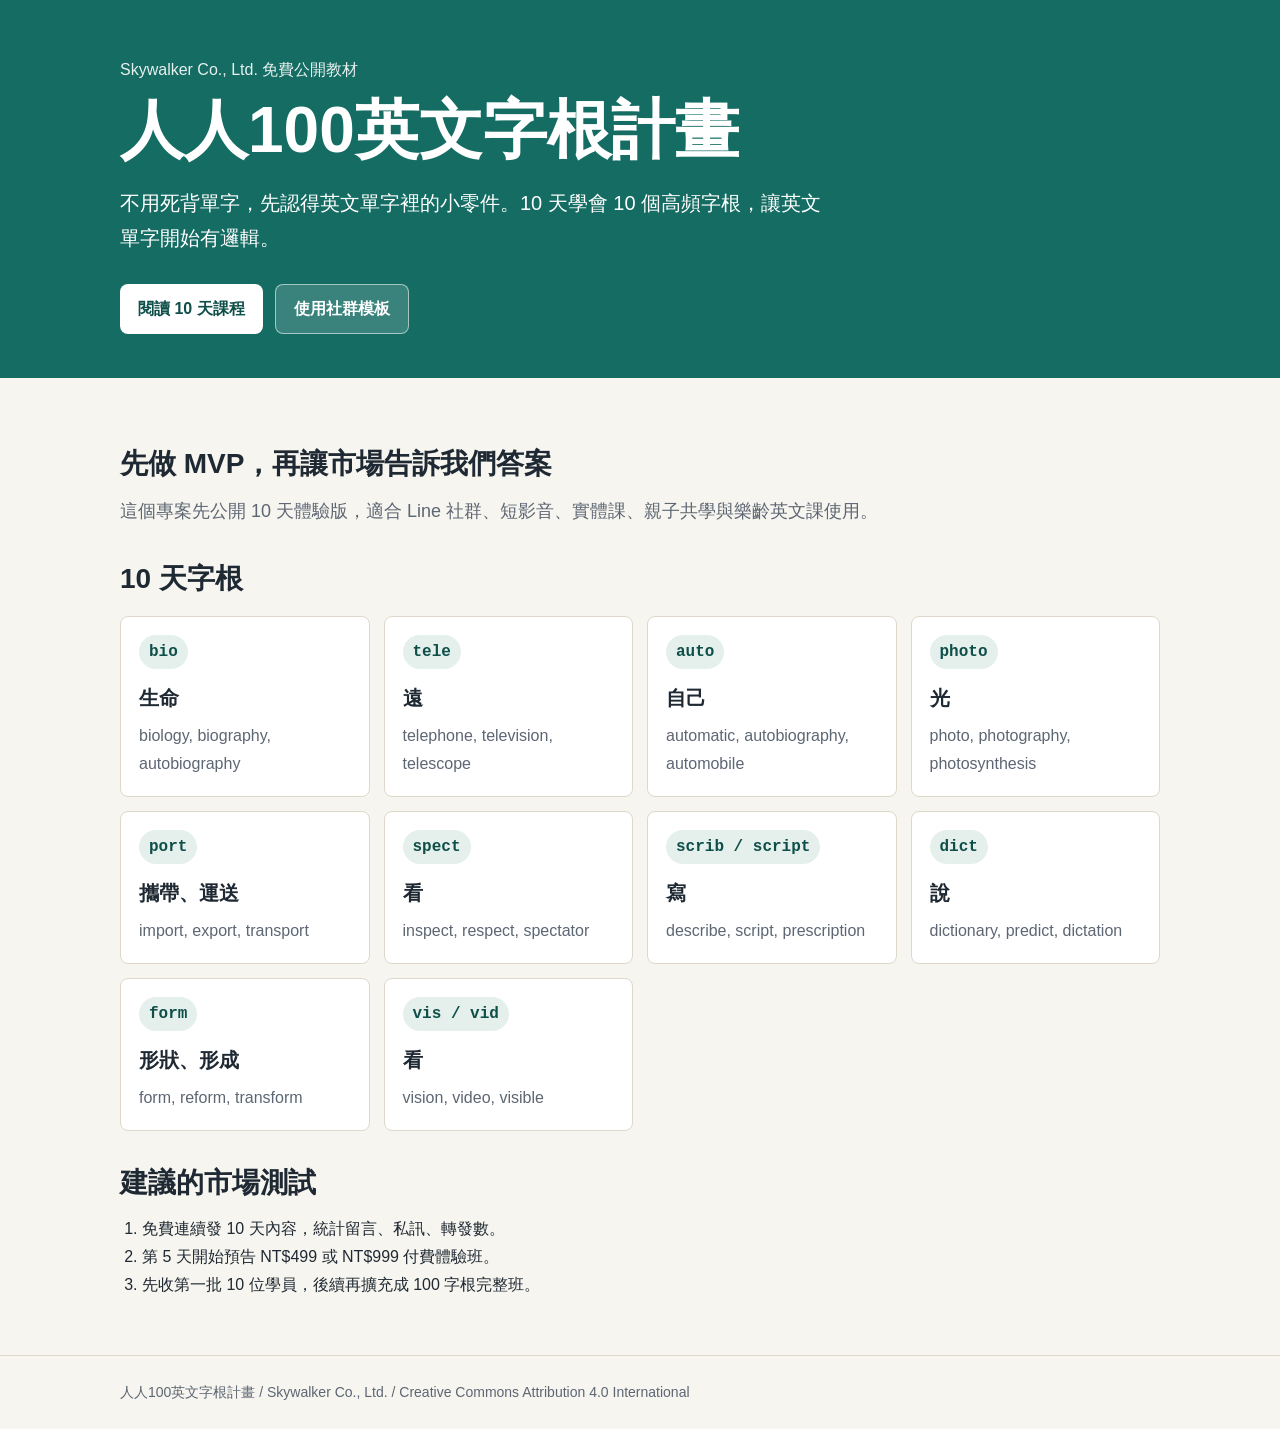
==== index.html @ 44600d3a "Add initial HTML structure for project This HTML file contains the structure and content for the '人人" ====
<!doctype html>
<html lang="zh-Hant">
<head>
  <meta charset="utf-8">
  <meta name="viewport" content="width=device-width, initial-scale=1">
  <title>人人100英文字根計畫</title>
  <meta name="description" content="免費公開的英文字根入門教材，用 10 天先學會 10 個高頻英文字根。">
  <style>
    :root { --bg:#f7f5ef; --ink:#1f2933; --muted:#5d6673; --brand:#146c63; --brand-dark:#0f4f49; --line:#ded8cb; --card:#fff; }
    * { box-sizing:border-box; }
    body { margin:0; font-family:"Noto Sans TC","Microsoft JhengHei",Arial,sans-serif; background:var(--bg); color:var(--ink); line-height:1.75; }
    header { background:var(--brand); color:white; padding:56px 20px 44px; }
    .wrap { width:min(1040px, calc(100% - 40px)); margin:0 auto; }
    .eyebrow { margin:0 0 10px; font-size:16px; opacity:.9; }
    h1 { margin:0; font-size:clamp(34px, 6vw, 64px); line-height:1.15; letter-spacing:0; }
    .hero-text { max-width:720px; margin:18px 0 0; font-size:20px; }
    .actions { display:flex; gap:12px; flex-wrap:wrap; margin-top:28px; }
    .button { display:inline-flex; align-items:center; justify-content:center; min-height:44px; padding:10px 18px; border-radius:8px; color:var(--brand-dark); background:white; text-decoration:none; font-weight:700; }
    .button.secondary { color:white; background:rgba(255,255,255,.16); border:1px solid rgba(255,255,255,.55); }
    main { padding:34px 0 56px; }
    section { margin-top:34px; }
    h2 { margin:0 0 14px; font-size:28px; line-height:1.3; }
    .lead { color:var(--muted); margin:0; max-width:760px; font-size:18px; }
    .grid { display:grid; grid-template-columns:repeat(auto-fit,minmax(220px,1fr)); gap:14px; margin-top:18px; }
    .card { background:var(--card); border:1px solid var(--line); border-radius:8px; padding:18px; }
    .root { display:inline-flex; padding:3px 10px; border-radius:999px; background:#e5f0ed; color:var(--brand-dark); font-weight:800; font-family:ui-monospace,Consolas,monospace; }
    .card h3 { margin:12px 0 6px; font-size:20px; }
    .card p { margin:0; color:var(--muted); }
    .steps { padding-left:22px; margin:12px 0 0; }
    footer { border-top:1px solid var(--line); padding:24px 0; color:var(--muted); font-size:14px; }
  </style>
</head>
<body>
  <header>
    <div class="wrap">
      <p class="eyebrow">Skywalker Co., Ltd. 免費公開教材</p>
      <h1>人人100英文字根計畫</h1>
      <p class="hero-text">不用死背單字，先認得英文單字裡的小零件。10 天學會 10 個高頻字根，讓英文單字開始有邏輯。</p>
      <div class="actions">
        <a class="button" href="lessons/10-day-challenge.md">閱讀 10 天課程</a>
        <a class="button secondary" href="lessons/social-post-template.md">使用社群模板</a>
      </div>
    </div>
  </header>

  <main>
    <div class="wrap">
      <section>
        <h2>先做 MVP，再讓市場告訴我們答案</h2>
        <p class="lead">這個專案先公開 10 天體驗版，適合 Line 社群、短影音、實體課、親子共學與樂齡英文課使用。</p>
      </section>

      <section>
        <h2>10 天字根</h2>
        <div class="grid">
          <article class="card"><span class="root">bio</span><h3>生命</h3><p>biology, biography, autobiography</p></article>
          <article class="card"><span class="root">tele</span><h3>遠</h3><p>telephone, television, telescope</p></article>
          <article class="card"><span class="root">auto</span><h3>自己</h3><p>automatic, autobiography, automobile</p></article>
          <article class="card"><span class="root">photo</span><h3>光</h3><p>photo, photography, photosynthesis</p></article>
          <article class="card"><span class="root">port</span><h3>攜帶、運送</h3><p>import, export, transport</p></article>
          <article class="card"><span class="root">spect</span><h3>看</h3><p>inspect, respect, spectator</p></article>
          <article class="card"><span class="root">scrib / script</span><h3>寫</h3><p>describe, script, prescription</p></article>
          <article class="card"><span class="root">dict</span><h3>說</h3><p>dictionary, predict, dictation</p></article>
          <article class="card"><span class="root">form</span><h3>形狀、形成</h3><p>form, reform, transform</p></article>
          <article class="card"><span class="root">vis / vid</span><h3>看</h3><p>vision, video, visible</p></article>
        </div>
      </section>

      <section>
        <h2>建議的市場測試</h2>
        <ol class="steps">
          <li>免費連續發 10 天內容，統計留言、私訊、轉發數。</li>
          <li>第 5 天開始預告 NT$499 或 NT$999 付費體驗班。</li>
          <li>先收第一批 10 位學員，後續再擴充成 100 字根完整班。</li>
        </ol>
      </section>
    </div>
  </main>

  <footer>
    <div class="wrap">人人100英文字根計畫 / Skywalker Co., Ltd. / Creative Commons Attribution 4.0 International</div>
  </footer>
</body>
</html>
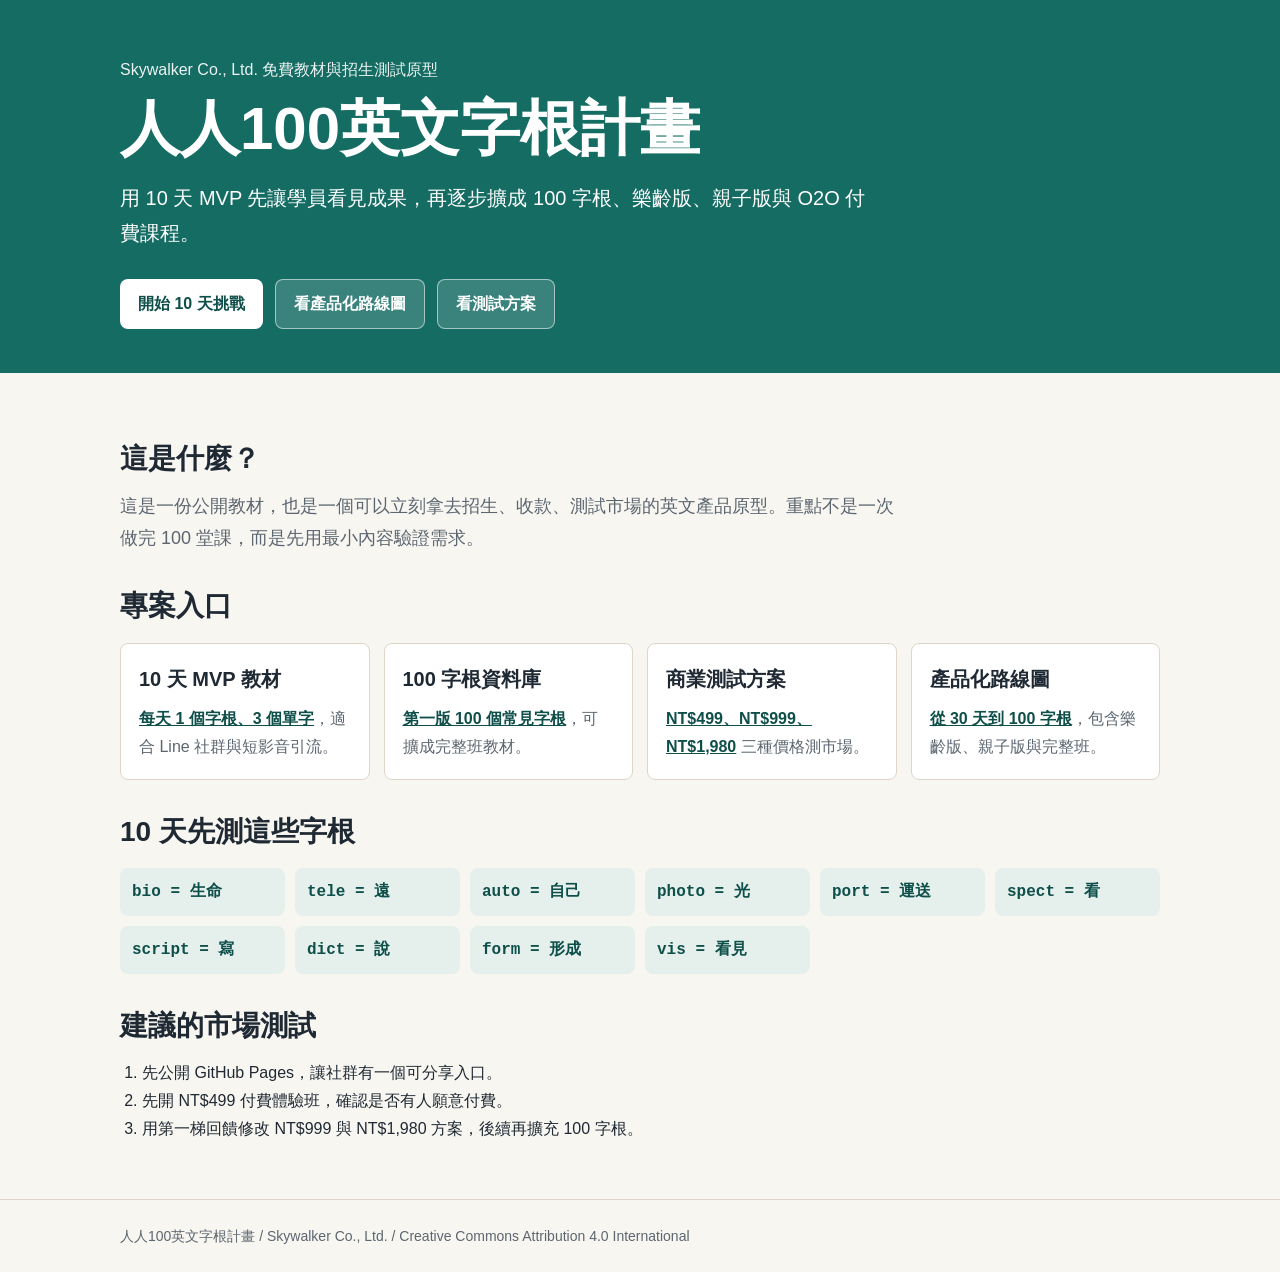
==== commit b7e92c30: "Productize English roots MVP" ====
--- a/index.html
+++ b/index.html
@@ -4,41 +4,138 @@
   <meta charset="utf-8">
   <meta name="viewport" content="width=device-width, initial-scale=1">
   <title>人人100英文字根計畫</title>
-  <meta name="description" content="免費公開的英文字根入門教材，用 10 天先學會 10 個高頻英文字根。">
+  <meta name="description" content="免費公開教材，也是 Skywalker Co., Ltd. 可招生測試的 O2O 英文產品原型。">
   <style>
-    :root { --bg:#f7f5ef; --ink:#1f2933; --muted:#5d6673; --brand:#146c63; --brand-dark:#0f4f49; --line:#ded8cb; --card:#fff; }
-    * { box-sizing:border-box; }
-    body { margin:0; font-family:"Noto Sans TC","Microsoft JhengHei",Arial,sans-serif; background:var(--bg); color:var(--ink); line-height:1.75; }
-    header { background:var(--brand); color:white; padding:56px 20px 44px; }
-    .wrap { width:min(1040px, calc(100% - 40px)); margin:0 auto; }
-    .eyebrow { margin:0 0 10px; font-size:16px; opacity:.9; }
-    h1 { margin:0; font-size:clamp(34px, 6vw, 64px); line-height:1.15; letter-spacing:0; }
-    .hero-text { max-width:720px; margin:18px 0 0; font-size:20px; }
-    .actions { display:flex; gap:12px; flex-wrap:wrap; margin-top:28px; }
-    .button { display:inline-flex; align-items:center; justify-content:center; min-height:44px; padding:10px 18px; border-radius:8px; color:var(--brand-dark); background:white; text-decoration:none; font-weight:700; }
-    .button.secondary { color:white; background:rgba(255,255,255,.16); border:1px solid rgba(255,255,255,.55); }
-    main { padding:34px 0 56px; }
-    section { margin-top:34px; }
-    h2 { margin:0 0 14px; font-size:28px; line-height:1.3; }
-    .lead { color:var(--muted); margin:0; max-width:760px; font-size:18px; }
-    .grid { display:grid; grid-template-columns:repeat(auto-fit,minmax(220px,1fr)); gap:14px; margin-top:18px; }
-    .card { background:var(--card); border:1px solid var(--line); border-radius:8px; padding:18px; }
-    .root { display:inline-flex; padding:3px 10px; border-radius:999px; background:#e5f0ed; color:var(--brand-dark); font-weight:800; font-family:ui-monospace,Consolas,monospace; }
-    .card h3 { margin:12px 0 6px; font-size:20px; }
-    .card p { margin:0; color:var(--muted); }
-    .steps { padding-left:22px; margin:12px 0 0; }
-    footer { border-top:1px solid var(--line); padding:24px 0; color:var(--muted); font-size:14px; }
+    :root {
+      --bg: #f8f6f1;
+      --ink: #1f2933;
+      --muted: #5c6670;
+      --brand: #146c63;
+      --brand-dark: #0f4f49;
+      --line: #ddd6c8;
+      --card: #fff;
+    }
+
+    * { box-sizing: border-box; }
+    body {
+      margin: 0;
+      font-family: "Noto Sans TC", "Microsoft JhengHei", Arial, sans-serif;
+      background: var(--bg);
+      color: var(--ink);
+      line-height: 1.75;
+    }
+    header {
+      background: var(--brand);
+      color: white;
+      padding: 56px 20px 44px;
+    }
+    .wrap {
+      width: min(1040px, calc(100% - 40px));
+      margin: 0 auto;
+    }
+    .eyebrow {
+      margin: 0 0 10px;
+      font-size: 16px;
+      opacity: .92;
+    }
+    h1 {
+      margin: 0;
+      font-size: clamp(34px, 6vw, 60px);
+      line-height: 1.15;
+      letter-spacing: 0;
+    }
+    .hero-text {
+      max-width: 760px;
+      margin: 18px 0 0;
+      font-size: 20px;
+    }
+    .actions {
+      display: flex;
+      gap: 12px;
+      flex-wrap: wrap;
+      margin-top: 28px;
+    }
+    .button {
+      display: inline-flex;
+      align-items: center;
+      justify-content: center;
+      min-height: 44px;
+      padding: 10px 18px;
+      border-radius: 8px;
+      color: var(--brand-dark);
+      background: white;
+      text-decoration: none;
+      font-weight: 700;
+    }
+    .button.secondary {
+      color: white;
+      background: rgba(255, 255, 255, .16);
+      border: 1px solid rgba(255, 255, 255, .55);
+    }
+    main { padding: 34px 0 56px; }
+    section { margin-top: 34px; }
+    h2 {
+      margin: 0 0 14px;
+      font-size: 28px;
+      line-height: 1.3;
+    }
+    .lead {
+      color: var(--muted);
+      margin: 0;
+      max-width: 780px;
+      font-size: 18px;
+    }
+    .grid {
+      display: grid;
+      grid-template-columns: repeat(auto-fit, minmax(230px, 1fr));
+      gap: 14px;
+      margin-top: 18px;
+    }
+    .card {
+      background: var(--card);
+      border: 1px solid var(--line);
+      border-radius: 8px;
+      padding: 18px;
+    }
+    .card h3 {
+      margin: 0 0 8px;
+      font-size: 20px;
+    }
+    .card p { margin: 0; color: var(--muted); }
+    .card a { color: var(--brand-dark); font-weight: 700; }
+    .roots {
+      display: grid;
+      grid-template-columns: repeat(auto-fit, minmax(150px, 1fr));
+      gap: 10px;
+      margin-top: 18px;
+    }
+    .root {
+      background: #e5f0ed;
+      border-radius: 8px;
+      padding: 10px 12px;
+      font-family: ui-monospace, Consolas, monospace;
+      font-weight: 800;
+      color: var(--brand-dark);
+    }
+    .steps { padding-left: 22px; margin: 12px 0 0; }
+    footer {
+      border-top: 1px solid var(--line);
+      padding: 24px 0;
+      color: var(--muted);
+      font-size: 14px;
+    }
   </style>
 </head>
 <body>
   <header>
     <div class="wrap">
-      <p class="eyebrow">Skywalker Co., Ltd. 免費公開教材</p>
+      <p class="eyebrow">Skywalker Co., Ltd. 免費教材與招生測試原型</p>
       <h1>人人100英文字根計畫</h1>
-      <p class="hero-text">不用死背單字，先認得英文單字裡的小零件。10 天學會 10 個高頻字根，讓英文單字開始有邏輯。</p>
+      <p class="hero-text">用 10 天 MVP 先讓學員看見成果，再逐步擴成 100 字根、樂齡版、親子版與 O2O 付費課程。</p>
       <div class="actions">
-        <a class="button" href="lessons/10-day-challenge.md">閱讀 10 天課程</a>
-        <a class="button secondary" href="lessons/social-post-template.md">使用社群模板</a>
+        <a class="button" href="lessons/10-day-challenge.md">開始 10 天挑戰</a>
+        <a class="button secondary" href="roadmap.md">看產品化路線圖</a>
+        <a class="button secondary" href="marketing/pricing-and-offer.md">看測試方案</a>
       </div>
     </div>
   </header>
@@ -46,32 +143,54 @@
   <main>
     <div class="wrap">
       <section>
-        <h2>先做 MVP，再讓市場告訴我們答案</h2>
-        <p class="lead">這個專案先公開 10 天體驗版，適合 Line 社群、短影音、實體課、親子共學與樂齡英文課使用。</p>
-      </section>
-
-      <section>
-        <h2>10 天字根</h2>
+        <h2>這是什麼？</h2>
+        <p class="lead">這是一份公開教材，也是一個可以立刻拿去招生、收款、測試市場的英文產品原型。重點不是一次做完 100 堂課，而是先用最小內容驗證需求。</p>
+      </section>
+
+      <section>
+        <h2>專案入口</h2>
         <div class="grid">
-          <article class="card"><span class="root">bio</span><h3>生命</h3><p>biology, biography, autobiography</p></article>
-          <article class="card"><span class="root">tele</span><h3>遠</h3><p>telephone, television, telescope</p></article>
-          <article class="card"><span class="root">auto</span><h3>自己</h3><p>automatic, autobiography, automobile</p></article>
-          <article class="card"><span class="root">photo</span><h3>光</h3><p>photo, photography, photosynthesis</p></article>
-          <article class="card"><span class="root">port</span><h3>攜帶、運送</h3><p>import, export, transport</p></article>
-          <article class="card"><span class="root">spect</span><h3>看</h3><p>inspect, respect, spectator</p></article>
-          <article class="card"><span class="root">scrib / script</span><h3>寫</h3><p>describe, script, prescription</p></article>
-          <article class="card"><span class="root">dict</span><h3>說</h3><p>dictionary, predict, dictation</p></article>
-          <article class="card"><span class="root">form</span><h3>形狀、形成</h3><p>form, reform, transform</p></article>
-          <article class="card"><span class="root">vis / vid</span><h3>看</h3><p>vision, video, visible</p></article>
+          <article class="card">
+            <h3>10 天 MVP 教材</h3>
+            <p><a href="lessons/10-day-challenge.md">每天 1 個字根、3 個單字</a>，適合 Line 社群與短影音引流。</p>
+          </article>
+          <article class="card">
+            <h3>100 字根資料庫</h3>
+            <p><a href="data/100-roots.csv">第一版 100 個常見字根</a>，可擴成完整班教材。</p>
+          </article>
+          <article class="card">
+            <h3>商業測試方案</h3>
+            <p><a href="marketing/pricing-and-offer.md">NT$499、NT$999、NT$1,980</a> 三種價格測市場。</p>
+          </article>
+          <article class="card">
+            <h3>產品化路線圖</h3>
+            <p><a href="roadmap.md">從 30 天到 100 字根</a>，包含樂齡版、親子版與完整班。</p>
+          </article>
+        </div>
+      </section>
+
+      <section>
+        <h2>10 天先測這些字根</h2>
+        <div class="roots">
+          <div class="root">bio = 生命</div>
+          <div class="root">tele = 遠</div>
+          <div class="root">auto = 自己</div>
+          <div class="root">photo = 光</div>
+          <div class="root">port = 運送</div>
+          <div class="root">spect = 看</div>
+          <div class="root">script = 寫</div>
+          <div class="root">dict = 說</div>
+          <div class="root">form = 形成</div>
+          <div class="root">vis = 看見</div>
         </div>
       </section>
 
       <section>
         <h2>建議的市場測試</h2>
         <ol class="steps">
-          <li>免費連續發 10 天內容，統計留言、私訊、轉發數。</li>
-          <li>第 5 天開始預告 NT$499 或 NT$999 付費體驗班。</li>
-          <li>先收第一批 10 位學員，後續再擴充成 100 字根完整班。</li>
+          <li>先公開 GitHub Pages，讓社群有一個可分享入口。</li>
+          <li>先開 NT$499 付費體驗班，確認是否有人願意付費。</li>
+          <li>用第一梯回饋修改 NT$999 與 NT$1,980 方案，後續再擴充 100 字根。</li>
         </ol>
       </section>
     </div>
